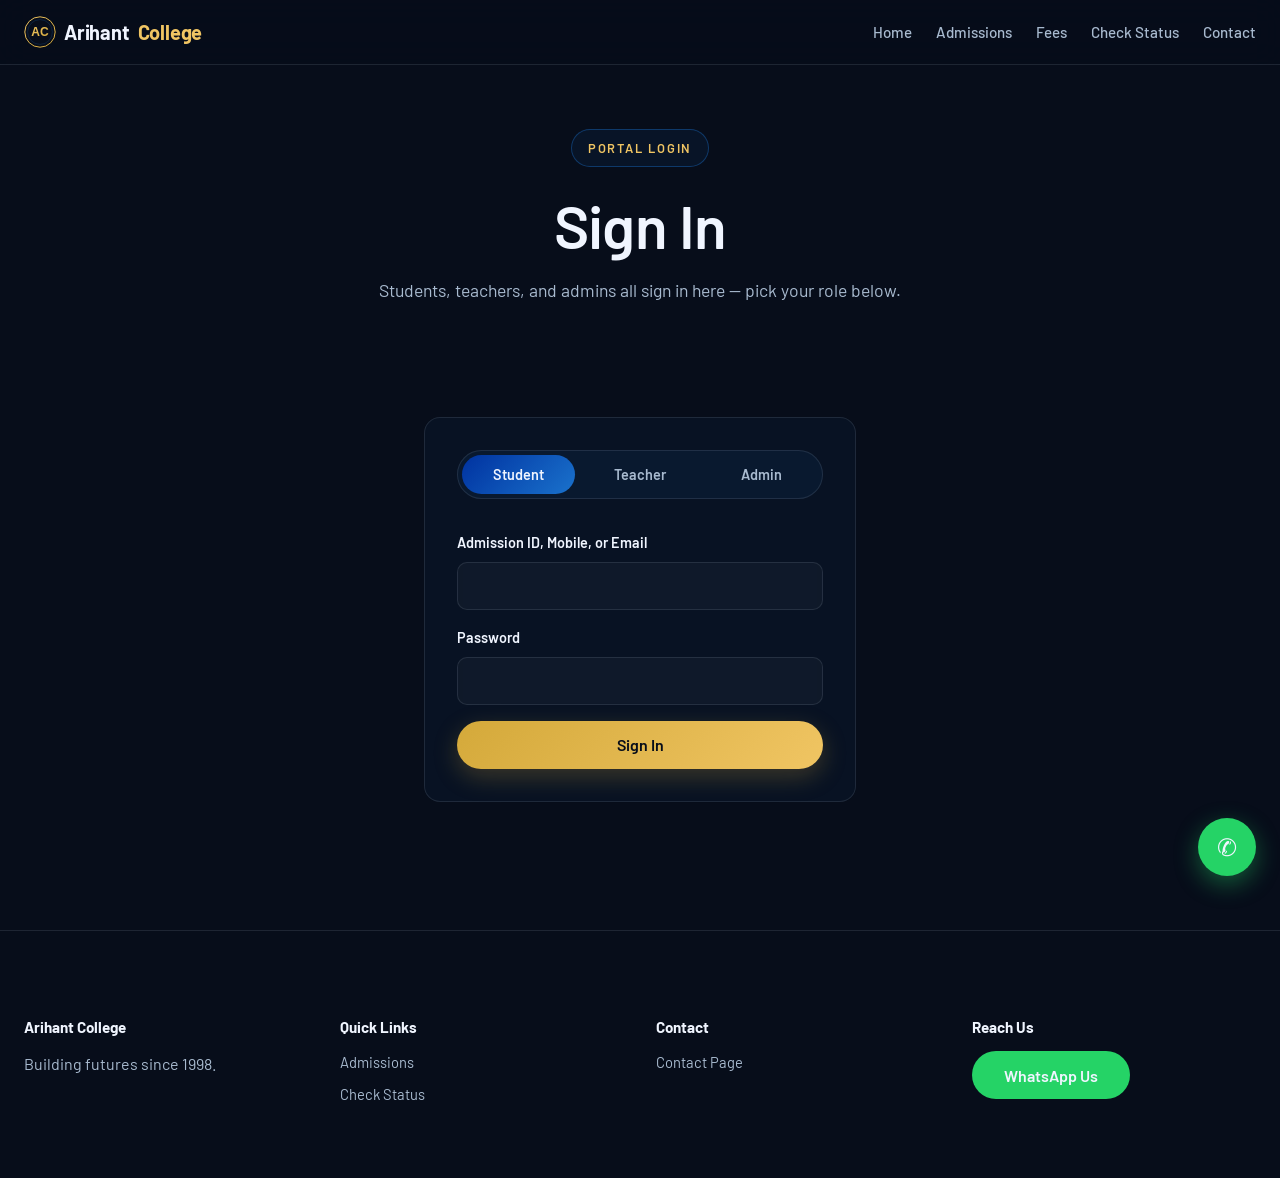
==== admin-dashboard.html @ fef222d0 "Add mobile hamburger menu for the nav bar Nav links overflowed off-screen on small viewports since t" ====
<!doctype html>
<html lang="en">
<head>
<meta charset="UTF-8" />
<meta name="viewport" content="width=device-width, initial-scale=1" />
<title>Admin Dashboard — Arihant College</title>
<link rel="preconnect" href="https://fonts.googleapis.com" />
<link rel="preconnect" href="https://fonts.gstatic.com" crossorigin />
<link href="https://fonts.googleapis.com/css2?family=Barlow:wght@300;400;500;600;700&display=swap" rel="stylesheet" />
<link rel="stylesheet" href="assets/css/style.css" />
<link rel="icon" type="image/svg+xml" href="assets/img/logo.svg" />
<style>
  .stat-value { font-size: 2rem; font-weight: 700; color: var(--white); margin: 0; }
  .stat-label { color: var(--text-muted); font-size: 0.85rem; margin: 0; }
  .notice-row { display:flex; justify-content:space-between; align-items:flex-start; gap: var(--space-3); padding: var(--space-3) 0; border-bottom: 1px solid var(--border); }
  .notice-row:last-child { border-bottom: none; }
  .notice-actions { display:flex; gap: var(--space-2); flex-shrink:0; }
  .notice-actions button { padding: var(--space-2) var(--space-3); min-height:auto; font-size:0.8rem; }
  .enquiry-row { display:flex; justify-content:space-between; padding: var(--space-2) 0; border-bottom: 1px solid var(--border); font-size:0.9rem; }
  .enquiry-row:last-child { border-bottom:none; }
</style>
</head>
<body>
<div class="page-loader-overlay" id="page-loader"><span class="spinner spinner-lg"></span></div>

<nav class="site-nav">
  <div class="container">
    <a class="brand" href="index.html"><img src="assets/img/logo.svg" alt="" class="brand-logo" />Arihant <span>College</span></a>
    <button class="nav-toggle" id="nav-toggle" aria-label="Toggle menu" aria-expanded="false" aria-controls="nav-links">
        <span class="hamburger"><span></span><span></span><span></span></span>
      </button>
      <ul class="nav-links" id="nav-links">
      <li><a href="index.html">Home</a></li>
      <li id="nav-name" style="color:var(--white);"></li>
      <li><button class="btn btn-outline" id="logout-btn" style="padding: var(--space-2) var(--space-4); min-height:auto;">Logout</button></li>
    </ul>
  </div>
</nav>
<div class="nav-backdrop" id="nav-backdrop"></div>

<main id="main">
  <section class="hero" style="padding-block: var(--space-7) var(--space-6);">
    <div class="container">
      <span class="eyebrow" data-reveal>Admin Dashboard</span>
      <h1 data-reveal>Overview</h1>
    </div>
  </section>

  <section>
    <div class="container">
      <div class="grid grid-4" id="stats" style="margin-bottom: var(--space-7);">
        <div class="loading-row"><span class="spinner"></span><span>Loading…</span></div>
      </div>

      <div class="grid grid-2" style="margin-bottom: var(--space-7);">
        <div class="card" data-reveal>
          <h3>Recent Enquiries</h3>
          <div id="enquiries-list"><div class="loading-row"><span class="spinner"></span><span>Loading…</span></div></div>
        </div>

        <div class="card" data-reveal>
          <h3>Homepage Content</h3>
          <p class="form-note">Controls the hero section on the public homepage.</p>
          <div id="settings-alert"></div>
          <form id="settings-form">
            <div class="field">
              <label for="hero_eyebrow">Eyebrow tag</label>
              <input id="hero_eyebrow" name="hero_eyebrow" type="text" />
            </div>
            <div class="field">
              <label for="hero_title">Hero title</label>
              <input id="hero_title" name="hero_title" type="text" />
            </div>
            <div class="field">
              <label for="hero_subtitle">Hero subtitle</label>
              <textarea id="hero_subtitle" name="hero_subtitle" rows="3"></textarea>
            </div>
            <button class="btn btn-primary btn-block" type="submit">Save Homepage Content</button>
          </form>
        </div>
      </div>

      <div class="card" data-reveal>
        <h3>Notices <span class="form-note">— shown on the homepage</span></h3>
        <div id="notice-alert"></div>
        <div id="notices-list" style="margin-bottom: var(--space-5);"><div class="loading-row"><span class="spinner"></span><span>Loading…</span></div></div>

        <form id="notice-form">
          <input type="hidden" id="notice-id" />
          <div class="field">
            <label for="notice-title">Title</label>
            <input id="notice-title" type="text" required />
          </div>
          <div class="field">
            <label for="notice-body">Body</label>
            <textarea id="notice-body" rows="3" required></textarea>
          </div>
          <div class="field">
            <label for="notice-order">Display order</label>
            <input id="notice-order" type="number" value="1" min="1" />
          </div>
          <button class="btn btn-primary" type="submit" id="notice-submit-btn">Add Notice</button>
          <button class="btn btn-outline" type="button" id="notice-cancel-btn" style="display:none;">Cancel Edit</button>
        </form>
      </div>
    </div>
  </section>
</main>

<footer class="site-footer">
  <div class="container">
    <div><h4>Arihant College</h4><p>Building futures since 1998.</p></div>
    <div><h4>Quick Links</h4><ul><li><a href="index.html">Home</a></li></ul></div>
    <div><h4>Contact</h4><ul><li><a href="contact.html">Contact Page</a></li></ul></div>
    <div><h4>Reach Us</h4><ul><li><button class="btn btn-whatsapp" onclick="openWhatsApp()">WhatsApp Us</button></li></ul></div>
  </div>
</footer>

<script src="assets/js/nav.js"></script>
<script src="assets/js/config.js"></script>
<script src="assets/js/api.js"></script>
<script src="assets/js/session.js"></script>
<script src="assets/js/loader.js"></script>
<script src="assets/js/whatsapp.js"></script>
<script>
  const session = Session.require(["admin"]);

  async function loadDashboard() {
    const res = await Api.getAdminDashboard(session.token);
    if (!res.ok) {
      document.querySelector("main .container").innerHTML = `<div class="alert alert-error">${res.error}</div>`;
      return;
    }
    const d = res.data;
    document.getElementById("stats").innerHTML = `
      <div class="card" data-reveal><p class="stat-label">Fees Collected</p><p class="stat-value">₹${d.totalFeesCollected.toLocaleString("en-IN")}</p></div>
      <div class="card" data-reveal><p class="stat-label">Fees Pending</p><p class="stat-value">₹${d.pendingFees.toLocaleString("en-IN")}</p></div>
      <div class="card" data-reveal><p class="stat-label">Total Students</p><p class="stat-value">${d.totalStudents}</p></div>
      <div class="card" data-reveal><p class="stat-label">Avg. Attendance</p><p class="stat-value">${d.avgAttendancePercent === null ? "—" : d.avgAttendancePercent + "%"}</p></div>
    `;

    const enquiriesEl = document.getElementById("enquiries-list");
    enquiriesEl.innerHTML = d.recentEnquiries.length
      ? d.recentEnquiries.map((en) => `
          <div class="enquiry-row">
            <span>${en.name} <span class="form-note">(${en.courseInterest || "—"})</span></span>
            <span class="badge">${en.status}</span>
          </div>`).join("")
      : `<p class="form-note">No enquiries yet.</p>`;

    window.initReveal();
  }

  async function loadSettings() {
    const res = await Api.getSettings();
    if (!res.ok) return;
    document.getElementById("hero_eyebrow").value = res.data.hero_eyebrow || "";
    document.getElementById("hero_title").value = res.data.hero_title || "";
    document.getElementById("hero_subtitle").value = res.data.hero_subtitle || "";
  }

  let notices = [];

  async function loadNotices() {
    const res = await Api.getAdminNotices(session.token);
    const el = document.getElementById("notices-list");
    if (!res.ok) {
      el.innerHTML = `<div class="alert alert-error">${res.error}</div>`;
      return;
    }
    notices = res.data;
    el.innerHTML = notices.length
      ? notices.map((n) => `
          <div class="notice-row">
            <div>
              <strong>${n.Title}</strong> ${String(n.Active).toUpperCase() !== "TRUE" ? '<span class="badge badge-pending">Inactive</span>' : ""}
              <p class="form-note" style="margin:0;">${n.Body}</p>
            </div>
            <div class="notice-actions">
              <button class="btn btn-outline" data-edit="${n.NoticeId}">Edit</button>
              <button class="btn btn-outline" data-delete="${n.NoticeId}" style="color:var(--error); border-color: rgba(239,106,106,0.4);">Delete</button>
            </div>
          </div>`).join("")
      : `<p class="form-note">No notices yet.</p>`;

    el.querySelectorAll("[data-edit]").forEach((btn) => {
      btn.addEventListener("click", () => {
        const n = notices.find((x) => x.NoticeId === btn.dataset.edit);
        document.getElementById("notice-id").value = n.NoticeId;
        document.getElementById("notice-title").value = n.Title;
        document.getElementById("notice-body").value = n.Body;
        document.getElementById("notice-order").value = n.Order || 1;
        document.getElementById("notice-submit-btn").textContent = "Update Notice";
        document.getElementById("notice-cancel-btn").style.display = "inline-flex";
        window.scrollTo({ top: document.getElementById("notice-form").offsetTop - 100, behavior: "smooth" });
      });
    });
    el.querySelectorAll("[data-delete]").forEach((btn) => {
      btn.addEventListener("click", async () => {
        if (!confirm("Delete this notice?")) return;
        const res = await Api.deleteAdminNotice(session.token, btn.dataset.delete);
        document.getElementById("notice-alert").innerHTML = res.ok
          ? `<div class="alert alert-success">Notice deleted.</div>`
          : `<div class="alert alert-error">${res.error || "Could not delete."}</div>`;
        loadNotices();
      });
    });
  }

  document.getElementById("notice-cancel-btn").addEventListener("click", () => {
    document.getElementById("notice-form").reset();
    document.getElementById("notice-id").value = "";
    document.getElementById("notice-submit-btn").textContent = "Add Notice";
    document.getElementById("notice-cancel-btn").style.display = "none";
  });

  document.getElementById("notice-form").addEventListener("submit", async (e) => {
    e.preventDefault();
    const noticeId = document.getElementById("notice-id").value || undefined;
    const res = await Api.saveAdminNotice(session.token, {
      noticeId,
      title: document.getElementById("notice-title").value.trim(),
      body: document.getElementById("notice-body").value.trim(),
      order: Number(document.getElementById("notice-order").value) || 1,
      active: true,
    });
    document.getElementById("notice-alert").innerHTML = res.ok
      ? `<div class="alert alert-success">Notice saved.</div>`
      : `<div class="alert alert-error">${res.error}</div>`;
    if (res.ok) {
      document.getElementById("notice-form").reset();
      document.getElementById("notice-id").value = "";
      document.getElementById("notice-submit-btn").textContent = "Add Notice";
      document.getElementById("notice-cancel-btn").style.display = "none";
      loadNotices();
    }
  });

  document.getElementById("settings-form").addEventListener("submit", async (e) => {
    e.preventDefault();
    const res = await Api.saveAdminSettings(session.token, {
      hero_eyebrow: document.getElementById("hero_eyebrow").value,
      hero_title: document.getElementById("hero_title").value,
      hero_subtitle: document.getElementById("hero_subtitle").value,
    });
    document.getElementById("settings-alert").innerHTML = res.ok
      ? `<div class="alert alert-success">Homepage content updated.</div>`
      : `<div class="alert alert-error">${res.error}</div>`;
  });

  (async () => {
    if (!session) return;
    document.getElementById("nav-name").textContent = session.name;
    document.getElementById("logout-btn").addEventListener("click", () => Session.logout());
    await Promise.all([loadDashboard(), loadSettings(), loadNotices()]);
    Loader.hide();
  })();
</script>
<script src="assets/js/motion.js"></script>
</body>
</html>
---- assets/css/style.css ----
/* ============================================================
   Arihant College — design system
   Dark, glass-morphic theme inspired by futurematerials.aero
   (deep navy, electric blue, translucent surfaces, Barlow type)
   ============================================================ */

:root {
  --navy: #070d1a;
  --navy-2: #0b1528;
  --navy-3: #101c33;
  --blue: #0032a0;
  --sky: #1a72cc;
  --gold: #d4a93a;
  --gold-bright: #f0c563;
  --silver: #a8bacf;
  --white: #f0f5ff;
  --success: #34c98e;
  --error: #ef6a6a;
  --warning: #d4a93a;

  --glass: rgba(26, 114, 204, 0.08);
  --glass-strong: rgba(11, 21, 40, 0.72);
  --border: rgba(168, 186, 207, 0.14);
  --border-bright: rgba(26, 114, 204, 0.4);

  --bg: var(--navy);
  --text: var(--white);
  --text-muted: var(--silver);

  --space-1: 4px;
  --space-2: 8px;
  --space-3: 12px;
  --space-4: 16px;
  --space-5: 24px;
  --space-6: 32px;
  --space-7: 48px;
  --space-8: 64px;
  --space-9: 96px;

  --radius: 16px;
  --radius-sm: 10px;
  --max-width: 1280px;
  --ease: cubic-bezier(0.16, 1, 0.3, 1);
}

* { box-sizing: border-box; }

html { scroll-behavior: smooth; background: var(--bg); }

body {
  margin: 0;
  font-family: "Barlow", system-ui, sans-serif;
  font-weight: 400;
  color: var(--text);
  background: var(--bg);
  line-height: 1.6;
  position: relative;
  overflow-x: hidden;
}

/* Ambient glow blobs behind content */
body::before,
body::after {
  content: "";
  position: fixed;
  border-radius: 50%;
  filter: blur(90px);
  z-index: -1;
  pointer-events: none;
}
body::before {
  width: 560px;
  height: 560px;
  top: -180px;
  right: -160px;
  background: radial-gradient(circle, rgba(26, 114, 204, 0.35), transparent 70%);
}
body::after {
  width: 480px;
  height: 480px;
  bottom: -160px;
  left: -140px;
  background: radial-gradient(circle, rgba(212, 169, 58, 0.16), transparent 70%);
}

h1, h2, h3 {
  font-family: "Barlow", system-ui, sans-serif;
  font-weight: 700;
  color: var(--white);
  line-height: 1.15;
  letter-spacing: -0.01em;
  margin: 0 0 var(--space-4);
}

h1 { font-size: clamp(2.25rem, 1.6rem + 2.8vw, 3.75rem); font-weight: 600; }
h2 { font-size: clamp(1.75rem, 1.4rem + 1.4vw, 2.5rem); }
h3 { font-size: 1.25rem; font-weight: 600; }

p { margin: 0 0 var(--space-4); color: var(--text-muted); }

a { color: var(--sky); text-decoration: none; }
a:hover { color: var(--gold-bright); }

code {
  background: rgba(168, 186, 207, 0.1);
  padding: 2px 6px;
  border-radius: 4px;
  font-size: 0.9em;
  color: var(--gold-bright);
}

.container {
  max-width: var(--max-width);
  margin: 0 auto;
  padding-inline: var(--space-5);
}

/* ---------- Nav ---------- */
.site-nav {
  position: sticky;
  top: 0;
  z-index: 50;
  background: rgba(7, 13, 26, 0.55);
  backdrop-filter: blur(16px);
  -webkit-backdrop-filter: blur(16px);
  border-bottom: 1px solid var(--border);
  transition: background 0.3s var(--ease), border-color 0.3s var(--ease);
}
.site-nav.scrolled {
  background: rgba(7, 13, 26, 0.88);
  border-bottom-color: var(--border-bright);
}
.site-nav .container {
  display: flex;
  align-items: center;
  justify-content: space-between;
  padding-block: var(--space-4);
}
.brand {
  display: inline-flex;
  align-items: center;
  gap: var(--space-2);
  font-weight: 700;
  font-size: 1.25rem;
  color: var(--white);
  text-decoration: none;
  letter-spacing: -0.01em;
}
.brand span { color: var(--gold-bright); }
.brand-logo { height: 32px; width: 32px; flex-shrink: 0; }
.nav-links {
  display: flex;
  align-items: center;
  gap: var(--space-5);
  list-style: none;
  margin: 0;
  padding: 0;
}
.nav-links a {
  color: var(--silver);
  text-decoration: none;
  font-weight: 500;
  font-size: 0.95rem;
  transition: color 0.2s var(--ease);
}
.nav-links a:hover { color: var(--white); }
.nav-cta {
  background: linear-gradient(135deg, var(--gold), var(--gold-bright));
  color: var(--navy) !important;
  padding: var(--space-2) var(--space-5);
  border-radius: 999px;
  font-weight: 600 !important;
}
.nav-cta:hover { filter: brightness(1.06); }

/* ---------- Mobile nav (hamburger) ---------- */
.nav-toggle {
  display: none;
  background: none;
  border: none;
  padding: var(--space-2);
  cursor: pointer;
  z-index: 60;
}
.hamburger {
  width: 24px;
  height: 18px;
  position: relative;
  display: flex;
  flex-direction: column;
  justify-content: space-between;
}
.hamburger span {
  display: block;
  height: 2px;
  width: 100%;
  background: var(--white);
  border-radius: 2px;
  transition: transform 0.25s var(--ease), opacity 0.25s var(--ease);
}
.nav-toggle.open .hamburger span:nth-child(1) { transform: translateY(8px) rotate(45deg); }
.nav-toggle.open .hamburger span:nth-child(2) { opacity: 0; }
.nav-toggle.open .hamburger span:nth-child(3) { transform: translateY(-8px) rotate(-45deg); }

.nav-backdrop {
  display: none;
  position: fixed;
  inset: 0;
  background: rgba(0, 0, 0, 0.55);
  z-index: 55;
}
body.nav-open { overflow: hidden; }

@media (max-width: 900px) {
  .nav-toggle { display: flex; align-items: center; justify-content: center; }

  .nav-links {
    position: fixed;
    top: 0;
    right: 0;
    height: 100vh;
    width: min(300px, 82vw);
    background: var(--navy-2);
    border-left: 1px solid var(--border);
    box-shadow: -20px 0 60px rgba(0, 0, 0, 0.4);
    flex-direction: column;
    align-items: flex-start;
    justify-content: flex-start;
    gap: var(--space-1);
    padding: calc(var(--space-9) + var(--space-4)) var(--space-5) var(--space-5);
    transform: translateX(100%);
    transition: transform 0.3s var(--ease);
    overflow-y: auto;
    z-index: 56;
  }
  .nav-links.open { transform: translateX(0); }

  .nav-links li { width: 100%; }
  .nav-links a, .nav-links button { display: block; width: 100%; padding: var(--space-3) 0; text-align: left; }
  .nav-links .nav-cta { padding: var(--space-3) var(--space-5); text-align: center; margin-top: var(--space-3); }
  .nav-links .btn-outline { width: auto; }

  .nav-backdrop.open { display: block; }
}

/* ---------- Buttons ---------- */
.btn {
  display: inline-flex;
  align-items: center;
  justify-content: center;
  gap: var(--space-2);
  padding: var(--space-3) var(--space-6);
  border-radius: 999px;
  font-weight: 600;
  text-decoration: none;
  border: none;
  cursor: pointer;
  font-size: 1rem;
  min-height: 48px;
  transition: transform 0.2s var(--ease), box-shadow 0.2s var(--ease), filter 0.2s var(--ease), background 0.2s var(--ease);
  font-family: inherit;
}
.btn-primary {
  background: linear-gradient(135deg, var(--gold), var(--gold-bright));
  color: var(--navy);
  box-shadow: 0 8px 24px rgba(212, 169, 58, 0.25);
}
.btn-primary:hover { transform: translateY(-2px); box-shadow: 0 12px 30px rgba(212, 169, 58, 0.35); }
.btn-outline {
  background: rgba(240, 245, 255, 0.04);
  color: var(--white);
  border: 1px solid var(--border-bright);
  backdrop-filter: blur(8px);
}
.btn-outline:hover { background: rgba(26, 114, 204, 0.14); transform: translateY(-2px); }
.btn-secondary {
  background: var(--sky);
  color: var(--white);
}
.btn-secondary:hover { transform: translateY(-2px); filter: brightness(1.08); }
.btn-whatsapp { background: #25d366; color: var(--white); }
.btn-whatsapp:hover { transform: translateY(-2px); filter: brightness(1.05); }
.btn-block { width: 100%; }
.btn:disabled { opacity: 0.45; cursor: not-allowed; transform: none !important; }

/* ---------- Hero ---------- */
.hero {
  position: relative;
  padding-block: var(--space-9) var(--space-8);
  text-align: center;
  overflow: hidden;
}
.hero .eyebrow {
  display: inline-block;
  font-size: 0.8rem;
  font-weight: 600;
  letter-spacing: 0.14em;
  text-transform: uppercase;
  color: var(--gold-bright);
  border: 1px solid var(--border-bright);
  background: var(--glass);
  padding: var(--space-2) var(--space-4);
  border-radius: 999px;
  margin-bottom: var(--space-5);
}
.hero h1 { color: var(--white); }
.hero p.lead {
  color: var(--text-muted);
  max-width: 640px;
  margin-inline: auto;
  font-size: 1.1rem;
}
.hero-ctas { display: flex; gap: var(--space-4); justify-content: center; flex-wrap: wrap; margin-top: var(--space-6); }

/* ---------- Sections ---------- */
section { padding-block: var(--space-8); position: relative; }
section.alt {
  background: linear-gradient(180deg, transparent, rgba(11, 21, 40, 0.55) 15%, rgba(11, 21, 40, 0.55) 85%, transparent);
}
.section-head { text-align: center; max-width: 640px; margin: 0 auto var(--space-7); }
.section-head p { margin: 0; }

.grid {
  display: grid;
  gap: var(--space-5);
  grid-template-columns: 1fr;
}
@media (min-width: 640px) { .grid-2 { grid-template-columns: repeat(2, 1fr); } }
@media (min-width: 1024px) {
  .grid-3 { grid-template-columns: repeat(3, 1fr); }
  .grid-4 { grid-template-columns: repeat(4, 1fr); }
}

/* ---------- Glass cards ---------- */
.card {
  background: var(--glass-strong);
  backdrop-filter: blur(20px);
  -webkit-backdrop-filter: blur(20px);
  border: 1px solid var(--border);
  border-radius: var(--radius);
  padding: var(--space-6);
  transition: transform 0.3s var(--ease), border-color 0.3s var(--ease), box-shadow 0.3s var(--ease);
}
.card:hover {
  transform: translateY(-6px);
  border-color: var(--border-bright);
  box-shadow: 0 16px 40px rgba(0, 0, 0, 0.35);
}
.card h3 { margin-bottom: var(--space-2); }
.card p:last-child { margin-bottom: 0; }

.badge {
  display: inline-block;
  font-size: 0.72rem;
  font-weight: 700;
  letter-spacing: 0.04em;
  text-transform: uppercase;
  padding: 3px var(--space-3);
  border-radius: 999px;
  background: var(--glass);
  color: var(--silver);
  border: 1px solid var(--border);
}
.badge-success { background: rgba(52, 201, 142, 0.12); color: var(--success); border-color: rgba(52, 201, 142, 0.3); }
.badge-pending { background: rgba(212, 169, 58, 0.12); color: var(--gold-bright); border-color: rgba(212, 169, 58, 0.3); }
.badge-failed { background: rgba(239, 106, 106, 0.12); color: var(--error); border-color: rgba(239, 106, 106, 0.3); }

/* ---------- Forms ---------- */
.field { margin-bottom: var(--space-4); text-align: left; }
.field label { display: block; font-weight: 600; margin-bottom: var(--space-2); font-size: 0.9rem; color: var(--white); }
.field input, .field select, .field textarea {
  width: 100%;
  padding: var(--space-3) var(--space-4);
  border: 1px solid var(--border);
  border-radius: var(--radius-sm);
  font-size: 1rem;
  font-family: inherit;
  min-height: 48px;
  background: rgba(240, 245, 255, 0.03);
  color: var(--white);
  transition: border-color 0.2s var(--ease), background 0.2s var(--ease);
}
.field select option { background: var(--navy-2); color: var(--white); }
.field input::placeholder, .field textarea::placeholder { color: rgba(168, 186, 207, 0.5); }
.field input:focus, .field select:focus, .field textarea:focus {
  outline: none;
  border-color: var(--gold);
  background: rgba(212, 169, 58, 0.05);
}
.field-error { color: var(--error); font-size: 0.85rem; margin-top: var(--space-1); }
.form-note { font-size: 0.85rem; color: var(--text-muted); }
.alert { padding: var(--space-4) var(--space-5); border-radius: var(--radius-sm); margin-bottom: var(--space-4); border: 1px solid transparent; }
.alert-success { background: rgba(52, 201, 142, 0.1); color: var(--success); border-color: rgba(52, 201, 142, 0.25); }
.alert-error { background: rgba(239, 106, 106, 0.1); color: var(--error); border-color: rgba(239, 106, 106, 0.25); }
.alert-info { background: rgba(26, 114, 204, 0.12); color: var(--sky); border-color: rgba(26, 114, 204, 0.3); }

/* Mock badge */
.mock-tag {
  display: inline-block;
  background: rgba(212, 169, 58, 0.15);
  color: var(--gold-bright);
  border: 1px solid rgba(212, 169, 58, 0.35);
  font-size: 0.65rem;
  font-weight: 700;
  letter-spacing: 0.06em;
  text-transform: uppercase;
  padding: 3px 8px;
  border-radius: 999px;
  vertical-align: middle;
  margin-left: var(--space-2);
}

/* WhatsApp floating button */
.wa-fab {
  position: fixed;
  bottom: var(--space-5);
  right: var(--space-5);
  width: 58px;
  height: 58px;
  border-radius: 50%;
  background: #25d366;
  color: var(--white);
  display: flex;
  align-items: center;
  justify-content: center;
  font-size: 1.5rem;
  text-decoration: none;
  box-shadow: 0 8px 24px rgba(37, 211, 102, 0.4);
  z-index: 100;
  transition: transform 0.2s var(--ease);
}
.wa-fab:hover { transform: scale(1.08); }

/* ---------- Footer ---------- */
.site-footer {
  border-top: 1px solid var(--border);
  color: var(--text-muted);
  padding-block: var(--space-8);
  margin-top: var(--space-8);
}
.site-footer a { color: var(--silver); }
.site-footer a:hover { color: var(--gold-bright); }
.site-footer .container {
  display: grid;
  gap: var(--space-6);
  grid-template-columns: 1fr;
}
@media (min-width: 1024px) { .site-footer .container { grid-template-columns: repeat(4, 1fr); } }
.site-footer h4 { color: var(--white); font-size: 0.95rem; margin-bottom: var(--space-3); }
.site-footer ul { list-style: none; padding: 0; margin: 0; }
.site-footer li { margin-bottom: var(--space-2); font-size: 0.92rem; }

/* ---------- Stepper ---------- */
.stepper { display: flex; gap: var(--space-3); flex-wrap: wrap; margin-bottom: var(--space-6); }
.step {
  flex: 1;
  min-width: 130px;
  padding: var(--space-3);
  border-radius: var(--radius-sm);
  background: var(--glass);
  border: 1px solid var(--border);
  text-align: center;
  font-weight: 600;
  color: var(--text-muted);
  font-size: 0.85rem;
  transition: all 0.3s var(--ease);
}
.step.active {
  background: linear-gradient(135deg, var(--blue), var(--sky));
  color: var(--white);
  border-color: transparent;
}

.skip-link {
  position: absolute;
  left: -9999px;
  top: 0;
  background: var(--gold);
  color: var(--navy);
  padding: var(--space-2) var(--space-4);
  z-index: 200;
}
.skip-link:focus { left: var(--space-4); top: var(--space-4); }

/* ---------- Loading spinner ---------- */
.spinner {
  display: inline-block;
  width: 20px;
  height: 20px;
  border: 3px solid var(--border);
  border-top-color: var(--gold);
  border-radius: 50%;
  animation: spin 0.7s linear infinite;
  flex-shrink: 0;
}
.spinner-lg { width: 40px; height: 40px; border-width: 4px; }
/* For use inside gold btn-primary buttons, where a gold spinner would vanish. */
.spinner-dark { border-color: rgba(11, 37, 69, 0.25); border-top-color: var(--navy); }
@keyframes spin { to { transform: rotate(360deg); } }

.loading-row {
  display: flex;
  align-items: center;
  gap: var(--space-3);
  color: var(--text-muted);
  padding: var(--space-4) 0;
}

.page-loader-overlay {
  position: fixed;
  inset: 0;
  background: var(--navy);
  display: flex;
  align-items: center;
  justify-content: center;
  z-index: 300;
  transition: opacity 0.25s ease;
  opacity: 1;
}
.page-loader-overlay.hidden { opacity: 0; pointer-events: none; }

/* ---------- Scroll reveal ---------- */
[data-reveal] {
  opacity: 0;
  transform: translateY(24px);
  transition: opacity 0.7s var(--ease), transform 0.7s var(--ease);
}
[data-reveal].is-visible { opacity: 1; transform: translateY(0); }
@media (prefers-reduced-motion: reduce) {
  [data-reveal] { opacity: 1; transform: none; transition: none; }
}
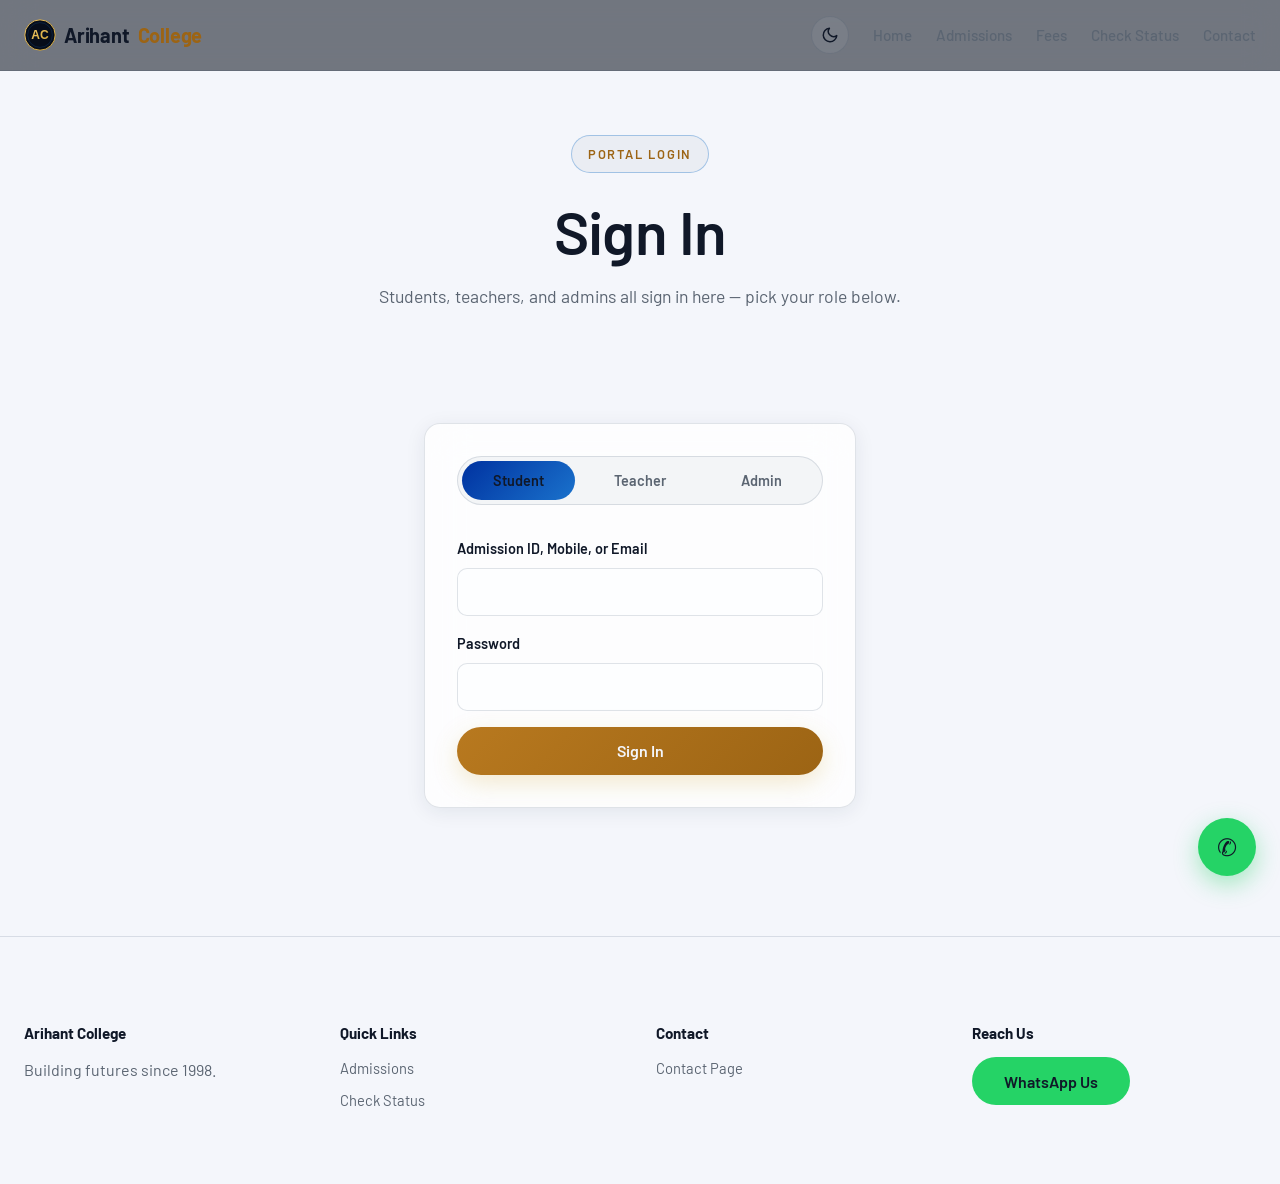
==== commit 9df3d5a0: "Add hero background video and dark/light theme toggle Homepage hero now has a full-bleed looping bac" ====
--- a/admin-dashboard.html
+++ b/admin-dashboard.html
@@ -1,6 +1,15 @@
 <!doctype html>
 <html lang="en">
 <head>
+<script>
+  (function () {
+    try {
+      var t = localStorage.getItem("theme");
+      if (!t) t = window.matchMedia("(prefers-color-scheme: light)").matches ? "light" : "dark";
+      document.documentElement.setAttribute("data-theme", t);
+    } catch (e) {}
+  })();
+</script>
 <meta charset="UTF-8" />
 <meta name="viewport" content="width=device-width, initial-scale=1" />
 <title>Admin Dashboard — Arihant College</title>
@@ -30,6 +39,7 @@
         <span class="hamburger"><span></span><span></span><span></span></span>
       </button>
       <ul class="nav-links" id="nav-links">
+      <li><button class="theme-toggle" type="button" aria-label="Toggle theme"></button></li>
       <li><a href="index.html">Home</a></li>
       <li id="nav-name" style="color:var(--white);"></li>
       <li><button class="btn btn-outline" id="logout-btn" style="padding: var(--space-2) var(--space-4); min-height:auto;">Logout</button></li>
@@ -116,6 +126,7 @@
   </div>
 </footer>
 
+<script src="assets/js/theme.js"></script>
 <script src="assets/js/nav.js"></script>
 <script src="assets/js/config.js"></script>
 <script src="assets/js/api.js"></script>
--- a/assets/css/style.css
+++ b/assets/css/style.css
@@ -43,6 +43,39 @@
   --ease: cubic-bezier(0.16, 1, 0.3, 1);
 }
 
+/*
+ * Light theme — overrides the same token names, so every component below
+ * (which all reference var(--navy)/var(--white)/var(--silver)/etc, never
+ * literal colors) re-themes automatically. Note --white/--navy keep their
+ * names but not their literal meaning here — --white is "primary text
+ * color" and --navy is "page background" regardless of theme; renaming
+ * every token across 11 pages wasn't worth it for a cosmetic mismatch.
+ * Toggled via [data-theme="light"] on <html> — see assets/js/theme.js.
+ */
+:root[data-theme="light"] {
+  --navy: #f4f6fb;
+  --navy-2: #ffffff;
+  --navy-3: #eef1f7;
+  --blue: #0032a0;
+  --sky: #1a72cc;
+  --gold: #b8791f;
+  --gold-bright: #9c6414;
+  --silver: #5b6572;
+  --white: #101828;
+  --success: #1e8e5a;
+  --error: #c4372b;
+  --warning: #9c6414;
+
+  --glass: rgba(11, 37, 69, 0.04);
+  --glass-strong: rgba(255, 255, 255, 0.8);
+  --border: rgba(11, 37, 69, 0.12);
+  --border-bright: rgba(26, 114, 204, 0.35);
+}
+:root[data-theme="light"] body::before { opacity: 0.5; }
+:root[data-theme="light"] body::after { opacity: 0.4; }
+:root[data-theme="light"] .card { box-shadow: 0 4px 20px rgba(11, 37, 69, 0.08); }
+:root[data-theme="light"] .card:hover { box-shadow: 0 16px 40px rgba(11, 37, 69, 0.14); }
+
 * { box-sizing: border-box; }
 
 html { scroll-behavior: smooth; background: var(--bg); }
@@ -173,6 +206,25 @@
 }
 .nav-cta:hover { filter: brightness(1.06); }
 
+.theme-toggle {
+  background: rgba(240, 245, 255, 0.06);
+  border: 1px solid var(--border);
+  color: var(--white);
+  width: 38px;
+  height: 38px;
+  min-height: auto;
+  border-radius: 50%;
+  display: flex;
+  align-items: center;
+  justify-content: center;
+  cursor: pointer;
+  flex-shrink: 0;
+  padding: 0;
+  transition: border-color 0.2s var(--ease), transform 0.2s var(--ease);
+}
+.theme-toggle:hover { border-color: var(--border-bright); transform: translateY(-1px); }
+.theme-toggle svg { width: 18px; height: 18px; display: block; }
+
 /* ---------- Mobile nav (hamburger) ---------- */
 .nav-toggle {
   display: none;
@@ -207,7 +259,11 @@
   position: fixed;
   inset: 0;
   background: rgba(0, 0, 0, 0.55);
-  z-index: 55;
+  /* Must stay below .site-nav's z-index (50): .site-nav is a positioned,
+     z-indexed ancestor, so it creates a stacking context that traps the
+     drawer (.nav-links) inside it regardless of the drawer's own z-index.
+     A backdrop above 50 paints over the drawer, blocking clicks. */
+  z-index: 40;
 }
 body.nav-open { overflow: hidden; }
 
@@ -239,6 +295,7 @@
   .nav-links a, .nav-links button { display: block; width: 100%; padding: var(--space-3) 0; text-align: left; }
   .nav-links .nav-cta { padding: var(--space-3) var(--space-5); text-align: center; margin-top: var(--space-3); }
   .nav-links .btn-outline { width: auto; }
+  .nav-links .theme-toggle { display: inline-flex; width: 38px; height: 38px; padding: 0; margin-bottom: var(--space-2); }
 
   .nav-backdrop.open { display: block; }
 }
@@ -311,6 +368,29 @@
   font-size: 1.1rem;
 }
 .hero-ctas { display: flex; gap: var(--space-4); justify-content: center; flex-wrap: wrap; margin-top: var(--space-6); }
+
+.hero-video { min-height: 520px; display: flex; align-items: center; }
+.hero-video-bg {
+  position: absolute;
+  inset: 0;
+  overflow: hidden;
+  z-index: 0;
+  pointer-events: none;
+}
+.hero-video-bg iframe {
+  position: absolute;
+  top: 50%;
+  left: 50%;
+  transform: translate(-50%, -50%);
+  border: 0;
+}
+.hero-video-overlay {
+  position: absolute;
+  inset: 0;
+  z-index: 1;
+  background: linear-gradient(180deg, rgba(7, 13, 26, 0.55) 0%, rgba(7, 13, 26, 0.82) 65%, var(--navy) 100%);
+}
+.hero-video .container { position: relative; z-index: 2; }
 
 /* ---------- Sections ---------- */
 section { padding-block: var(--space-8); position: relative; }
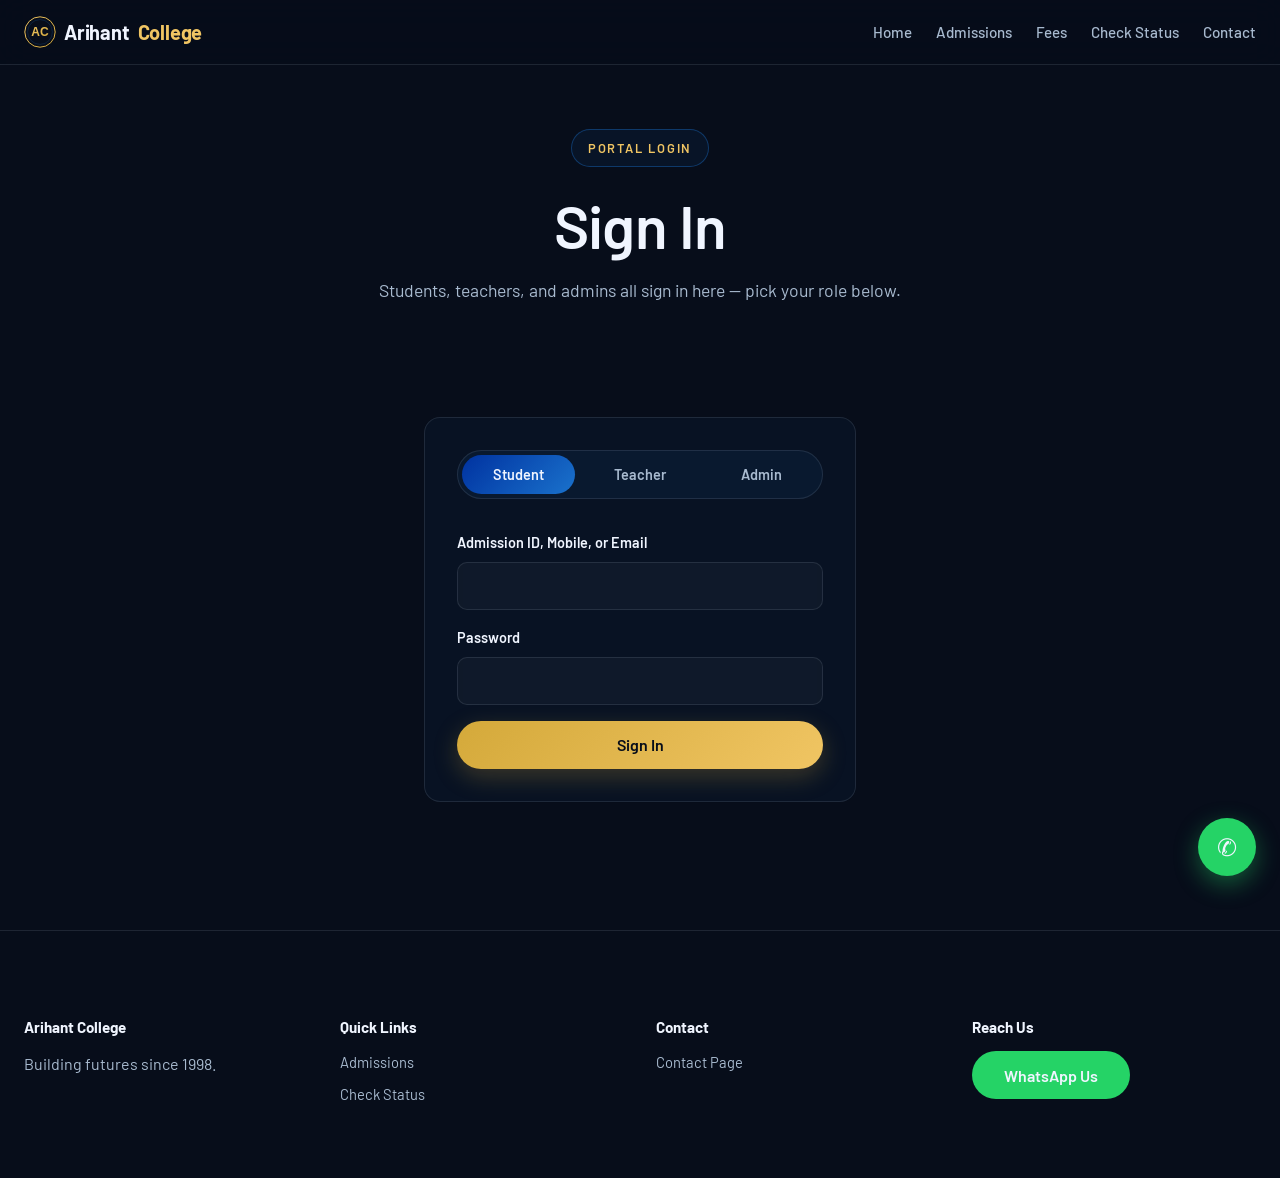
==== commit 88c94fca: "Add IA marks feature, harden session handling, add read caching Session diagnosis: tested the live l" ====
--- a/admin-dashboard.html
+++ b/admin-dashboard.html
@@ -1,15 +1,6 @@
 <!doctype html>
 <html lang="en">
 <head>
-<script>
-  (function () {
-    try {
-      var t = localStorage.getItem("theme");
-      if (!t) t = window.matchMedia("(prefers-color-scheme: light)").matches ? "light" : "dark";
-      document.documentElement.setAttribute("data-theme", t);
-    } catch (e) {}
-  })();
-</script>
 <meta charset="UTF-8" />
 <meta name="viewport" content="width=device-width, initial-scale=1" />
 <title>Admin Dashboard — Arihant College</title>
@@ -39,7 +30,6 @@
         <span class="hamburger"><span></span><span></span><span></span></span>
       </button>
       <ul class="nav-links" id="nav-links">
-      <li><button class="theme-toggle" type="button" aria-label="Toggle theme"></button></li>
       <li><a href="index.html">Home</a></li>
       <li id="nav-name" style="color:var(--white);"></li>
       <li><button class="btn btn-outline" id="logout-btn" style="padding: var(--space-2) var(--space-4); min-height:auto;">Logout</button></li>
@@ -126,7 +116,6 @@
   </div>
 </footer>
 
-<script src="assets/js/theme.js"></script>
 <script src="assets/js/nav.js"></script>
 <script src="assets/js/config.js"></script>
 <script src="assets/js/api.js"></script>
@@ -138,6 +127,7 @@
 
   async function loadDashboard() {
     const res = await Api.getAdminDashboard(session.token);
+    if (Session.handleAuthError(res)) return;
     if (!res.ok) {
       document.querySelector("main .container").innerHTML = `<div class="alert alert-error">${res.error}</div>`;
       return;
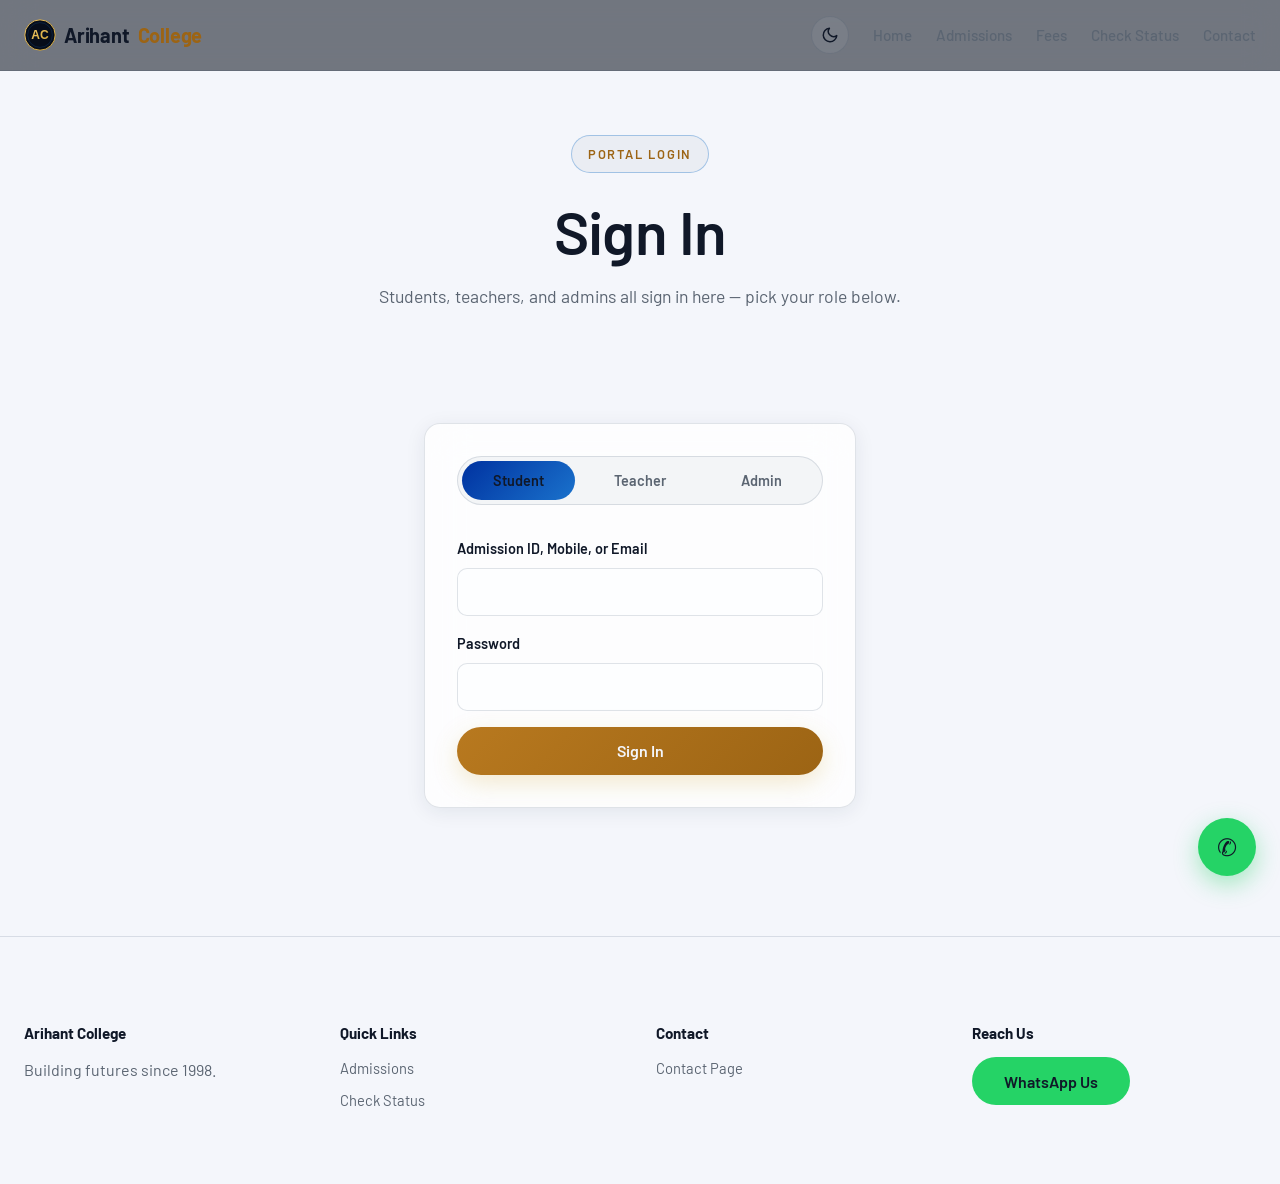
==== commit 49b085fc: "Merge feature/hero-video-and-theme-toggle into main Homepage hero background video (cover-fit via JS" ====
--- a/admin-dashboard.html
+++ b/admin-dashboard.html
@@ -1,6 +1,15 @@
 <!doctype html>
 <html lang="en">
 <head>
+<script>
+  (function () {
+    try {
+      var t = localStorage.getItem("theme");
+      if (!t) t = window.matchMedia("(prefers-color-scheme: light)").matches ? "light" : "dark";
+      document.documentElement.setAttribute("data-theme", t);
+    } catch (e) {}
+  })();
+</script>
 <meta charset="UTF-8" />
 <meta name="viewport" content="width=device-width, initial-scale=1" />
 <title>Admin Dashboard — Arihant College</title>
@@ -30,6 +39,7 @@
         <span class="hamburger"><span></span><span></span><span></span></span>
       </button>
       <ul class="nav-links" id="nav-links">
+      <li><button class="theme-toggle" type="button" aria-label="Toggle theme"></button></li>
       <li><a href="index.html">Home</a></li>
       <li id="nav-name" style="color:var(--white);"></li>
       <li><button class="btn btn-outline" id="logout-btn" style="padding: var(--space-2) var(--space-4); min-height:auto;">Logout</button></li>
@@ -116,6 +126,7 @@
   </div>
 </footer>
 
+<script src="assets/js/theme.js"></script>
 <script src="assets/js/nav.js"></script>
 <script src="assets/js/config.js"></script>
 <script src="assets/js/api.js"></script>
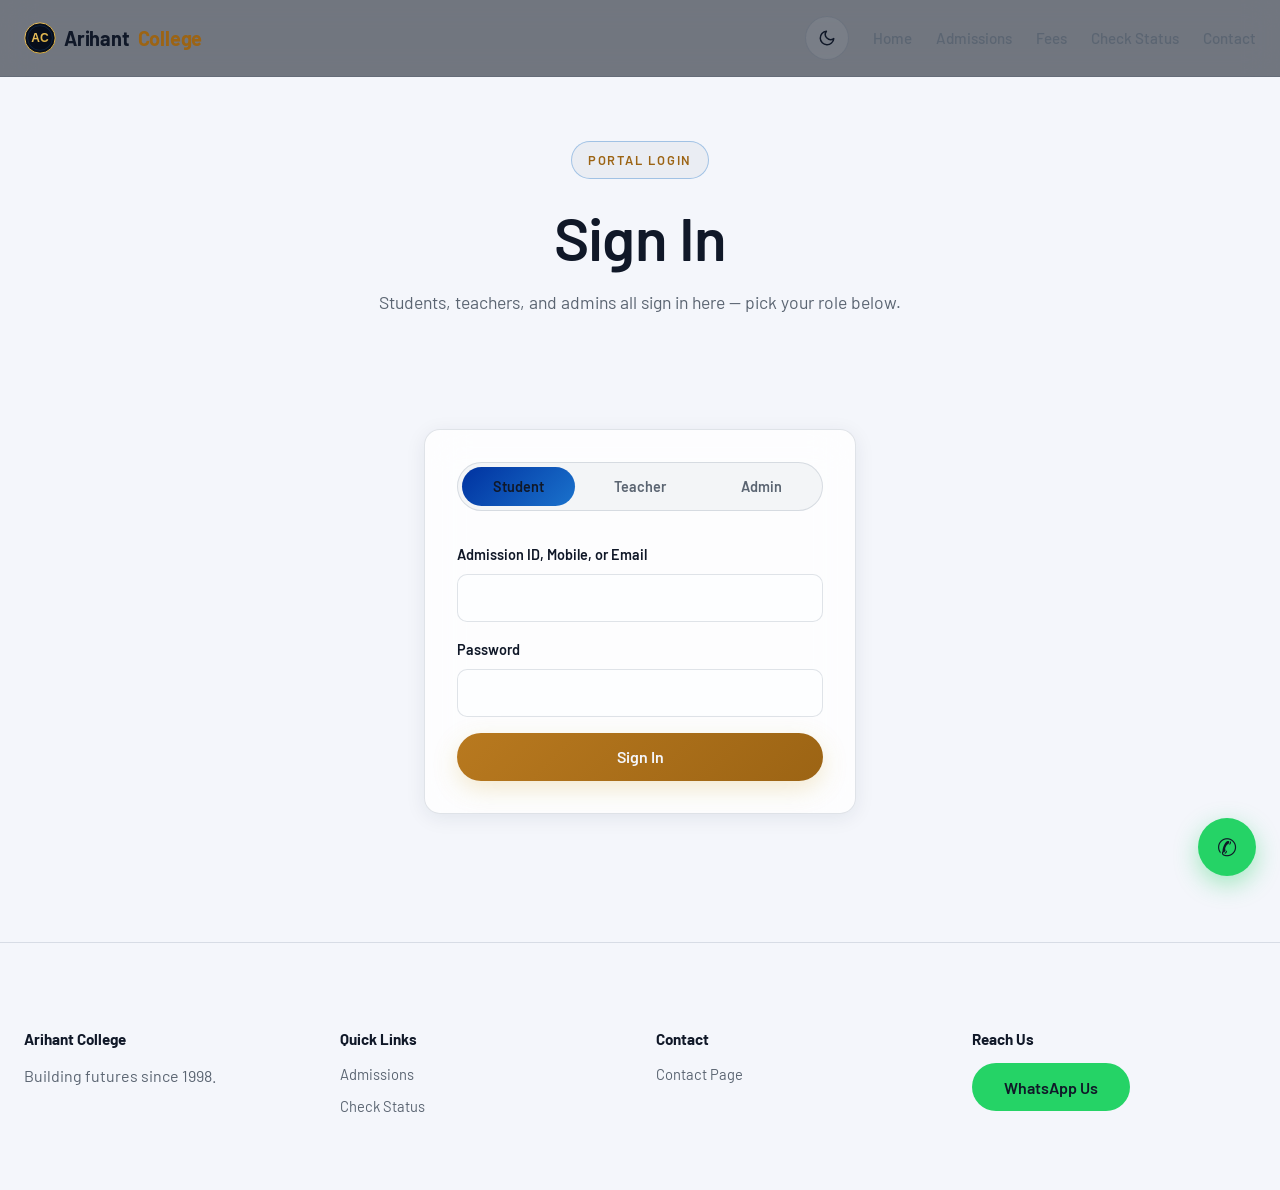
==== commit ae890006: "Add admin-only College Admission Form with Google Drive document upload New admission-form.html, gat" ====
--- a/admin-dashboard.html
+++ b/admin-dashboard.html
@@ -53,6 +53,9 @@
     <div class="container">
       <span class="eyebrow" data-reveal>Admin Dashboard</span>
       <h1 data-reveal>Overview</h1>
+      <div class="hero-ctas" data-reveal style="justify-content:flex-start; margin-top: var(--space-5);">
+        <a class="btn btn-primary" href="admission-form.html">New Admission Application</a>
+      </div>
     </div>
   </section>
 
@@ -145,7 +148,7 @@
     }
     const d = res.data;
     document.getElementById("stats").innerHTML = `
-      <div class="card" data-reveal><p class="stat-label">Fees Collected</p><p class="stat-value">₹${d.totalFeesCollected.toLocaleString("en-IN")}</p></div>
+      <div class="card card-glow" data-reveal><p class="stat-label">Fees Collected</p><p class="stat-value">₹${d.totalFeesCollected.toLocaleString("en-IN")}</p></div>
       <div class="card" data-reveal><p class="stat-label">Fees Pending</p><p class="stat-value">₹${d.pendingFees.toLocaleString("en-IN")}</p></div>
       <div class="card" data-reveal><p class="stat-label">Total Students</p><p class="stat-value">${d.totalStudents}</p></div>
       <div class="card" data-reveal><p class="stat-label">Avg. Attendance</p><p class="stat-value">${d.avgAttendancePercent === null ? "—" : d.avgAttendancePercent + "%"}</p></div>
--- a/assets/css/style.css
+++ b/assets/css/style.css
@@ -10,6 +10,13 @@
   --navy-3: #101c33;
   --blue: #0032a0;
   --sky: #1a72cc;
+  /* Separate from --sky (which doubles as a background/gradient color under
+     white text, so it can't also be brightened for foreground-text use
+     without breaking btn-secondary's contrast). --link is text-only: used
+     wherever --sky was previously read as a foreground color on a dark
+     surface. #1a72cc as body-link text only hit 4.00:1 on --navy (fails
+     WCAG AA's 4.5:1 for normal text) — this hits 5.68:1. */
+  --link: #3d8bef;
   --gold: #d4a93a;
   --gold-bright: #f0c563;
   --silver: #a8bacf;
@@ -58,6 +65,10 @@
   --navy-3: #eef1f7;
   --blue: #0032a0;
   --sky: #1a72cc;
+  /* --link inherits the dark-mode value (#3d8bef, tuned bright for a dark
+     bg) unless overridden here — on this light bg it only hits 3.16:1,
+     failing WCAG AA's 4.5:1. Reuse --blue instead: already 9.89:1 here. */
+  --link: var(--blue);
   --gold: #b8791f;
   --gold-bright: #9c6414;
   --silver: #5b6572;
@@ -131,8 +142,24 @@
 
 p { margin: 0 0 var(--space-4); color: var(--text-muted); }
 
-a { color: var(--sky); text-decoration: none; }
+a { color: var(--link); text-decoration: none; }
 a:hover { color: var(--gold-bright); }
+
+/* Keyboard-only focus ring (WCAG 2.4.7). Skipped for mouse/touch clicks via
+   :focus-visible so it doesn't add a ring to every click, only Tab traversal.
+   Previously only .field inputs and .skip-link had any visible focus state —
+   buttons, nav links, and cards relied on the browser default, which is
+   inconsistent across browsers and easy to lose against a dark background. */
+a:focus-visible,
+button:focus-visible,
+input:focus-visible,
+select:focus-visible,
+textarea:focus-visible,
+[tabindex]:focus-visible {
+  outline: 2px solid var(--gold);
+  outline-offset: 2px;
+  border-radius: 4px;
+}
 
 code {
   background: rgba(168, 186, 207, 0.1);
@@ -197,6 +224,7 @@
   transition: color 0.2s var(--ease);
 }
 .nav-links a:hover { color: var(--white); }
+.nav-links a[aria-current="page"] { color: var(--gold-bright); }
 .nav-cta {
   background: linear-gradient(135deg, var(--gold), var(--gold-bright));
   color: var(--navy) !important;
@@ -207,11 +235,12 @@
 .nav-cta:hover { filter: brightness(1.06); }
 
 .theme-toggle {
+  /* 44px min — WCAG 2.5.5 touch-target size; was 38px */
   background: rgba(240, 245, 255, 0.06);
   border: 1px solid var(--border);
   color: var(--white);
-  width: 38px;
-  height: 38px;
+  width: 44px;
+  height: 44px;
   min-height: auto;
   border-radius: 50%;
   display: flex;
@@ -295,7 +324,7 @@
   .nav-links a, .nav-links button { display: block; width: 100%; padding: var(--space-3) 0; text-align: left; }
   .nav-links .nav-cta { padding: var(--space-3) var(--space-5); text-align: center; margin-top: var(--space-3); }
   .nav-links .btn-outline { width: auto; }
-  .nav-links .theme-toggle { display: inline-flex; width: 38px; height: 38px; padding: 0; margin-bottom: var(--space-2); }
+  .nav-links .theme-toggle { display: inline-flex; width: 44px; height: 44px; padding: 0; margin-bottom: var(--space-2); }
 
   .nav-backdrop.open { display: block; }
 }
@@ -376,19 +405,23 @@
   overflow: hidden;
   z-index: 0;
   pointer-events: none;
-}
-.hero-video-bg iframe {
+  /* Fallback look for narrow/reduced-motion/save-data visitors who never
+     load the video (see the loader script) — same navy-to-blue gradient
+     used elsewhere in the design system, not a blank flat color. */
+  background: linear-gradient(135deg, var(--navy-2), var(--navy));
+}
+.hero-video-bg video {
   position: absolute;
-  top: 50%;
-  left: 50%;
-  transform: translate(-50%, -50%);
-  border: 0;
+  inset: 0;
+  width: 100%;
+  height: 100%;
+  object-fit: cover;
 }
 .hero-video-overlay {
   position: absolute;
   inset: 0;
   z-index: 1;
-  background: linear-gradient(180deg, rgba(7, 13, 26, 0.55) 0%, rgba(7, 13, 26, 0.82) 65%, var(--navy) 100%);
+  background: linear-gradient(180deg, rgba(7, 13, 26, 0.55) 0%, rgba(7, 13, 26, 0.3) 65%, var(--navy) 100%);
 }
 .hero-video .container { position: relative; z-index: 2; }
 
@@ -427,6 +460,23 @@
   box-shadow: 0 16px 40px rgba(0, 0, 0, 0.35);
 }
 .card h3 { margin-bottom: var(--space-2); }
+
+/* Subtle glow behind a card's headline metric — for the one stat per group
+   that deserves the eye first (e.g. placement rate, fees collected), not
+   applied to every stat card or it stops meaning anything. Static glow, no
+   animation, so it costs nothing for prefers-reduced-motion users. */
+.card-glow { position: relative; overflow: hidden; }
+.card-glow::before {
+  content: "";
+  position: absolute;
+  top: -40%;
+  right: -30%;
+  width: 70%;
+  height: 140%;
+  background: radial-gradient(circle, rgba(212, 169, 58, 0.22), transparent 70%);
+  pointer-events: none;
+}
+.card-glow > * { position: relative; z-index: 1; }
 .card p:last-child { margin-bottom: 0; }
 
 .badge {
@@ -472,7 +522,7 @@
 .alert { padding: var(--space-4) var(--space-5); border-radius: var(--radius-sm); margin-bottom: var(--space-4); border: 1px solid transparent; }
 .alert-success { background: rgba(52, 201, 142, 0.1); color: var(--success); border-color: rgba(52, 201, 142, 0.25); }
 .alert-error { background: rgba(239, 106, 106, 0.1); color: var(--error); border-color: rgba(239, 106, 106, 0.25); }
-.alert-info { background: rgba(26, 114, 204, 0.12); color: var(--sky); border-color: rgba(26, 114, 204, 0.3); }
+.alert-info { background: rgba(26, 114, 204, 0.12); color: var(--link); border-color: rgba(26, 114, 204, 0.3); }
 
 /* Mock badge */
 .mock-tag {
